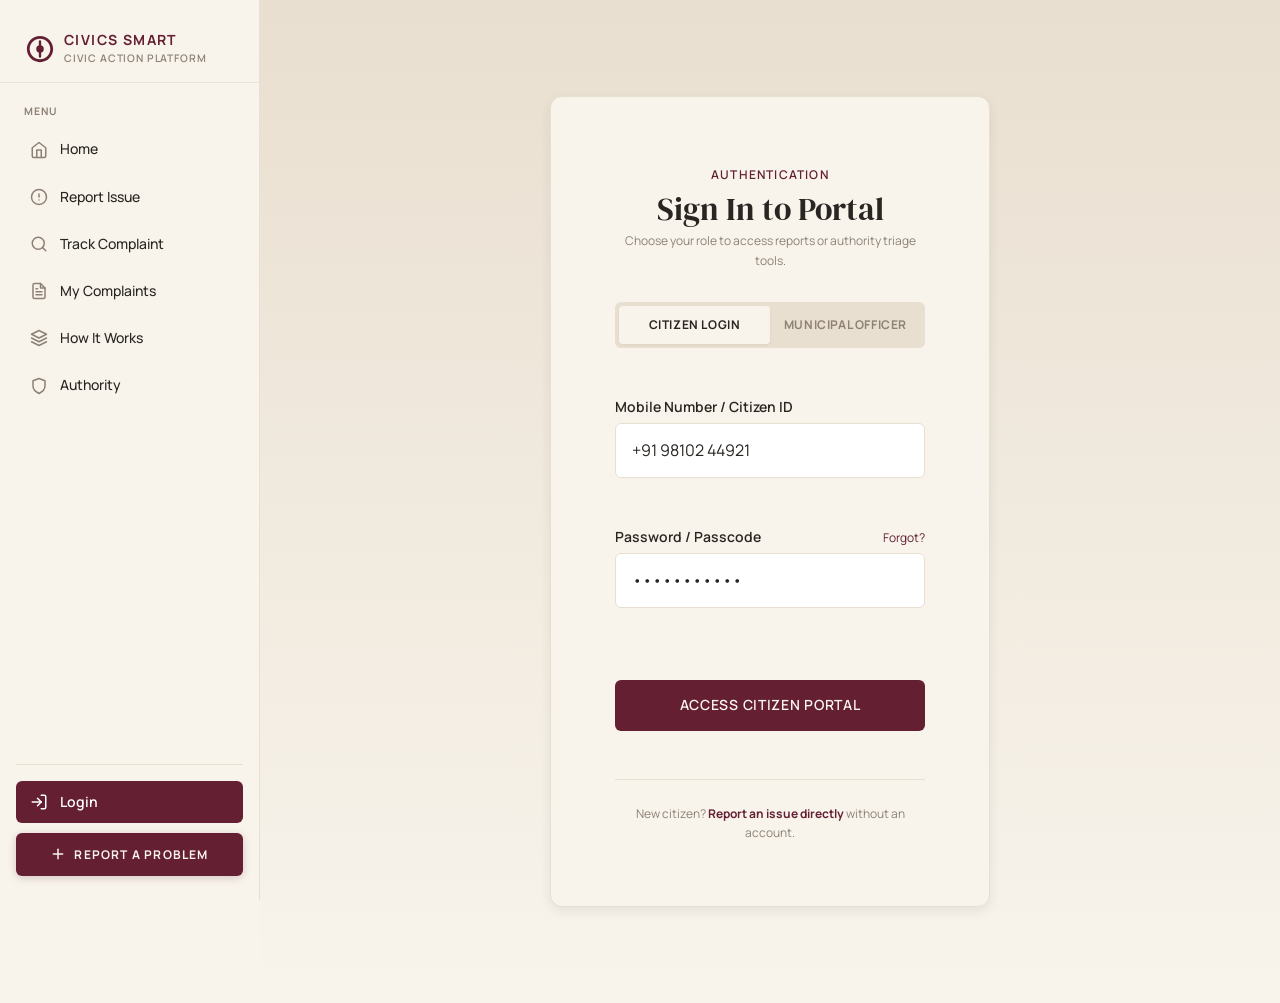
==== login.html @ 371c2338 "first commit" ====
<!DOCTYPE html>
<html lang="en">
<head>
    <meta charset="UTF-8">
    <meta name="viewport" content="width=device-width, initial-scale=1.0">
    <title>Portal Access — Civics Smart</title>
    <meta name="description" content="Sign in to your Civics Smart citizen account or municipal authority dashboard.">

    <!-- Fonts -->
    <link rel="preconnect" href="https://fonts.googleapis.com">
    <link rel="preconnect" href="https://fonts.gstatic.com" crossorigin>
    <link href="https://fonts.googleapis.com/css2?family=DM+Serif+Display:ital@0;1&family=Manrope:wght@400;500;600;700&display=swap" rel="stylesheet">

    <!-- Favicon -->
    <link rel="icon" type="image/svg+xml" href="data:image/svg+xml,%3Csvg xmlns='http://www.w3.org/2000/svg' viewBox='0 0 32 32'%3E%3Cpath d='M16 2C8.268 2 2 8.268 2 16s6.268 14 14 14 14-6.268 14-14S23.732 2 16 2zm0 3c6.075 0 11 4.925 11 11s-4.925 11-11 11S5 22.075 5 16 9.925 5 16 5z' fill='%23641F32'/%3E%3Ccircle cx='16' cy='16' r='4' fill='%23641F32'/%3E%3Cpath d='M16 8v4M16 20v4' stroke='%23641F32' stroke-width='2.5' stroke-linecap='round'/%3E%3C/svg%3E">

    <!-- Styles -->
    <link rel="stylesheet" href="css/tokens.css">
    <link rel="stylesheet" href="css/base.css">
    <link rel="stylesheet" href="css/layout.css">
    <link rel="stylesheet" href="css/components.css">
    <link rel="stylesheet" href="css/nav.css">
    <link rel="stylesheet" href="css/pages.css">
    <link rel="stylesheet" href="css/forms.css">

    <style>
        .login-layout {
            min-height: calc(100vh - 80px);
            display: flex;
            align-items: center;
            justify-content: center;
            padding: var(--space-4xl) var(--space-xl);
            background: linear-gradient(180deg, var(--beige) 0%, var(--ivory) 100%);
        }

        .login-card {
            background: var(--ivory);
            border: var(--border-thin);
            border-radius: var(--radius-xl);
            padding: var(--space-3xl);
            max-width: 440px;
            width: 100%;
            box-shadow: var(--shadow-md);
        }

        .role-switch {
            display: grid;
            grid-template-columns: 1fr 1fr;
            background: var(--beige);
            padding: 4px;
            border-radius: var(--radius-md);
            margin-bottom: var(--space-2xl);
        }

        .role-btn {
            padding: 0.6rem 0.5rem;
            font-size: var(--text-xs);
            font-weight: var(--weight-bold);
            letter-spacing: var(--tracking-wide);
            text-transform: uppercase;
            text-align: center;
            border-radius: var(--radius-sm);
            color: var(--taupe);
            background: transparent;
            cursor: pointer;
            transition: all var(--duration-fast);
        }

        .role-btn.active {
            background: var(--ivory);
            color: var(--charcoal);
            box-shadow: var(--shadow-sm);
        }
    </style>
</head>
<body>

    <!-- ═══════════════ MOBILE TOPBAR ═══════════════ -->
    <header class="mobile-topbar" aria-label="Mobile Navigation Bar">
        <button class="mobile-toggle" id="sidebarToggleBtn" aria-label="Open Navigation" aria-expanded="false">
            <span></span>
            <span></span>
            <span></span>
        </button>
        <a href="index.html" class="mobile-brand" aria-label="Civics Smart Home">
            <svg class="mobile-logo" viewBox="0 0 32 32" fill="none" xmlns="http://www.w3.org/2000/svg" aria-hidden="true">
                <path d="M16 2C8.268 2 2 8.268 2 16s6.268 14 14 14 14-6.268 14-14S23.732 2 16 2zm0 3c6.075 0 11 4.925 11 11s-4.925 11-11 11S5 22.075 5 16 9.925 5 16 5z" fill="#641F32"/>
                <circle cx="16" cy="16" r="4" fill="#641F32"/>
                <path d="M16 8v4M16 20v4" stroke="#641F32" stroke-width="2.5" stroke-linecap="round"/>
            </svg>
            <span class="mobile-brand-name">Civics Smart</span>
        </a>
        <a href="report.html" class="mobile-cta-btn" title="Report Issue" aria-label="Report Issue">
            <svg viewBox="0 0 24 24" fill="none" stroke="currentColor" stroke-width="2.2" stroke-linecap="round" stroke-linejoin="round" width="18" height="18">
                <line x1="12" y1="5" x2="12" y2="19"></line>
                <line x1="5" y1="12" x2="19" y2="12"></line>
            </svg>
        </a>
    </header>

    <!-- ═══════════════ SIDEBAR OVERLAY (MOBILE) ═══════════════ -->
    <div class="sidebar-overlay" id="sidebarOverlay" aria-hidden="true"></div>

    <!-- ═══════════════ LEFT SIDEBAR ═══════════════ -->
    <aside class="app-sidebar" id="appSidebar" role="navigation" aria-label="Main Navigation">
        <!-- Brand / Header -->
        <div class="sidebar__brand">
            <a href="index.html" class="sidebar__brand-link" aria-label="Civics Smart — Home">
                <div class="sidebar__logo-wrap">
                    <svg class="sidebar__logo" viewBox="0 0 32 32" fill="none" xmlns="http://www.w3.org/2000/svg" aria-hidden="true">
                        <path d="M16 2C8.268 2 2 8.268 2 16s6.268 14 14 14 14-6.268 14-14S23.732 2 16 2zm0 3c6.075 0 11 4.925 11 11s-4.925 11-11 11S5 22.075 5 16 9.925 5 16 5z" fill="#641F32"/>
                        <circle cx="16" cy="16" r="4" fill="#641F32"/>
                        <path d="M16 8v4M16 20v4" stroke="#641F32" stroke-width="2.5" stroke-linecap="round"/>
                    </svg>
                </div>
                <div class="sidebar__brand-text">
                    <span class="sidebar__wordmark">CIVICS SMART</span>
                    <span class="sidebar__tagline">CIVIC ACTION PLATFORM</span>
                </div>
            </a>
            <button class="sidebar__close-btn" id="sidebarCloseBtn" aria-label="Close navigation">
                <svg viewBox="0 0 24 24" width="18" height="18" fill="none" stroke="currentColor" stroke-width="2" stroke-linecap="round" stroke-linejoin="round">
                    <line x1="18" y1="6" x2="6" y2="18"></line>
                    <line x1="6" y1="6" x2="18" y2="18"></line>
                </svg>
            </button>
        </div>

        <!-- Navigation Menu -->
        <div class="sidebar__body">
            <div class="sidebar__section-title">Menu</div>
            <nav class="sidebar__nav" aria-label="Platform Links">
                <a href="index.html" class="sidebar__link">
                    <svg class="sidebar__icon" viewBox="0 0 24 24" fill="none" stroke="currentColor" stroke-width="2" stroke-linecap="round" stroke-linejoin="round">
                        <path d="M3 9l9-7 9 7v11a2 2 0 0 1-2 2H5a2 2 0 0 1-2-2z"></path>
                        <polyline points="9 22 9 12 15 12 15 22"></polyline>
                    </svg>
                    <span>Home</span>
                </a>

                <a href="report.html" class="sidebar__link">
                    <svg class="sidebar__icon" viewBox="0 0 24 24" fill="none" stroke="currentColor" stroke-width="2" stroke-linecap="round" stroke-linejoin="round">
                        <circle cx="12" cy="12" r="10"></circle>
                        <line x1="12" y1="8" x2="12" y2="12"></line>
                        <line x1="12" y1="16" x2="12.01" y2="16"></line>
                    </svg>
                    <span>Report Issue</span>
                </a>

                <a href="track.html" class="sidebar__link">
                    <svg class="sidebar__icon" viewBox="0 0 24 24" fill="none" stroke="currentColor" stroke-width="2" stroke-linecap="round" stroke-linejoin="round">
                        <circle cx="11" cy="11" r="8"></circle>
                        <line x1="21" y1="21" x2="16.65" y2="16.65"></line>
                    </svg>
                    <span>Track Complaint</span>
                </a>

                <a href="my-complaints.html" class="sidebar__link">
                    <svg class="sidebar__icon" viewBox="0 0 24 24" fill="none" stroke="currentColor" stroke-width="2" stroke-linecap="round" stroke-linejoin="round">
                        <path d="M14 2H6a2 2 0 0 0-2 2v16a2 2 0 0 0 2 2h12a2 2 0 0 0 2-2V8z"></path>
                        <polyline points="14 2 14 8 20 8"></polyline>
                        <line x1="16" y1="13" x2="8" y2="13"></line>
                        <line x1="16" y1="17" x2="8" y2="17"></line>
                        <polyline points="10 9 9 9 8 9"></polyline>
                    </svg>
                    <span>My Complaints</span>
                </a>

                <a href="index.html#how-it-works" class="sidebar__link">
                    <svg class="sidebar__icon" viewBox="0 0 24 24" fill="none" stroke="currentColor" stroke-width="2" stroke-linecap="round" stroke-linejoin="round">
                        <polygon points="12 2 2 7 12 12 22 7 12 2"></polygon>
                        <polyline points="2 17 12 22 22 17"></polyline>
                        <polyline points="2 12 12 17 22 12"></polyline>
                    </svg>
                    <span>How It Works</span>
                </a>

                <a href="admin.html" class="sidebar__link">
                    <svg class="sidebar__icon" viewBox="0 0 24 24" fill="none" stroke="currentColor" stroke-width="2" stroke-linecap="round" stroke-linejoin="round">
                        <path d="M12 22s8-4 8-10V5l-8-3-8 3v7c0 6 8 10 8 10z"></path>
                    </svg>
                    <span>Authority</span>
                </a>
            </nav>
        </div>

        <!-- Divider -->
        <div class="sidebar__divider"></div>

        <!-- Footer Actions -->
        <div class="sidebar__footer">
            <a href="login.html" class="sidebar__login-link active" aria-current="page">
                <svg class="sidebar__icon" viewBox="0 0 24 24" fill="none" stroke="currentColor" stroke-width="2" stroke-linecap="round" stroke-linejoin="round">
                    <path d="M15 3h4a2 2 0 0 1 2 2v14a2 2 0 0 1-2 2h-4"></path>
                    <polyline points="10 17 15 12 10 7"></polyline>
                    <line x1="15" y1="12" x2="3" y2="12"></line>
                </svg>
                <span>Login</span>
            </a>

            <a href="report.html" class="sidebar__cta-btn">
                <svg viewBox="0 0 24 24" fill="none" stroke="currentColor" stroke-width="2.2" stroke-linecap="round" stroke-linejoin="round" width="16" height="16">
                    <line x1="12" y1="5" x2="12" y2="19"></line>
                    <line x1="5" y1="12" x2="19" y2="12"></line>
                </svg>
                <span>REPORT A PROBLEM</span>
            </a>
        </div>
    </aside>

    <!-- ═══════════════ MAIN CONTENT WRAPPER ═══════════════ -->
    <div class="page-wrapper">
        <div class="login-layout">
            <div class="login-card">
                
                <div style="text-align: center; margin-bottom: var(--space-xl);">
                    <span class="section-label">Authentication</span>
                    <h1 style="font-family: var(--font-heading); font-size: var(--text-3xl); margin-top: 4px;">Sign In to Portal</h1>
                    <p style="font-size: var(--text-xs); color: var(--taupe); margin-top: 4px;">Choose your role to access reports or authority triage tools.</p>
                </div>

                <!-- Role Selector Switch -->
                <div class="role-switch">
                    <button type="button" class="role-btn active" id="btnCitizen">Citizen Login</button>
                    <button type="button" class="role-btn" id="btnOfficer">Municipal Officer</button>
                </div>

            <!-- Form -->
            <form id="loginForm">
                <div class="form-group">
                    <label class="form-label" id="usernameLabel">Mobile Number / Citizen ID</label>
                    <input type="text" id="userInput" class="form-input" placeholder="+91 98765 43210" value="+91 98102 44921" required>
                </div>

                <div class="form-group">
                    <div style="display: flex; justify-content: space-between; align-items: center; margin-bottom: var(--space-xs);">
                        <label class="form-label" style="margin-bottom: 0;">Password / Passcode</label>
                        <a href="#" style="font-size: 0.75rem; color: var(--burgundy);">Forgot?</a>
                    </div>
                    <input type="password" class="form-input" placeholder="&bull;&bull;&bull;&bull;&bull;&bull;&bull;&bull;" value="password123" required>
                </div>

                <button type="submit" id="submitLoginBtn" class="btn btn--primary" style="width: 100%; margin-top: var(--space-lg);">
                    Access Citizen Portal
                </button>
            </form>

            <div style="margin-top: var(--space-2xl); text-align: center; font-size: var(--text-xs); color: var(--taupe); border-top: var(--border-thin); padding-top: var(--space-lg);">
                <p>New citizen? <a href="report.html" style="color: var(--burgundy); font-weight: bold;">Report an issue directly</a> without an account.</p>
            </div>

    </div><!-- End .page-wrapper -->

    <script src="js/nav.js"></script>
    <script>
        const btnCitizen = document.getElementById('btnCitizen');
        const btnOfficer = document.getElementById('btnOfficer');
        const usernameLabel = document.getElementById('usernameLabel');
        const userInput = document.getElementById('userInput');
        const submitLoginBtn = document.getElementById('submitLoginBtn');
        const loginForm = document.getElementById('loginForm');

        let isOfficer = false;

        btnCitizen.addEventListener('click', () => {
            btnCitizen.classList.add('active');
            btnOfficer.classList.remove('active');
            usernameLabel.textContent = 'Mobile Number / Citizen ID';
            userInput.placeholder = '+91 98765 43210';
            userInput.value = '+91 98102 44921';
            submitLoginBtn.textContent = 'Access Citizen Portal';
            isOfficer = false;
        });

        btnOfficer.addEventListener('click', () => {
            btnOfficer.classList.add('active');
            btnCitizen.classList.remove('active');
            usernameLabel.textContent = 'Municipal Officer Government ID';
            userInput.placeholder = 'OFFICER-ENG-104';
            userInput.value = 'MC-CHANDIGARH-09';
            submitLoginBtn.textContent = 'Access Authority Dashboard';
            isOfficer = true;
        });

        loginForm.addEventListener('submit', (e) => {
            e.preventDefault();
            if (isOfficer) {
                window.location.href = 'admin.html';
            } else {
                window.location.href = 'my-complaints.html';
            }
        });
    </script>
</body>
</html>
---- css/tokens.css ----
:root {
    /* ─── Colors ─── */
    --ivory: #F8F4EC;
    --beige: #E9DFD0;
    --burgundy: #641F32;
    --dark-burgundy: #401522;
    --charcoal: #282522;
    --taupe: #8D8175;
    --gold: #B38A52;
    --white: #FFFFFF;
    --black: #1A1816;

    /* Functional */
    --bg-primary: var(--ivory);
    --bg-secondary: var(--beige);
    --text-primary: var(--charcoal);
    --text-secondary: var(--taupe);
    --accent: var(--burgundy);
    --accent-dark: var(--dark-burgundy);
    --accent-gold: var(--gold);

    /* Status */
    --status-resolved: #4A7C59;
    --status-pending: #B38A52;
    --status-critical: #9B2C2C;
    --status-progress: #2B6CB0;

    /* ─── Typography ─── */
    --font-heading: 'DM Serif Display', Georgia, serif;
    --font-body: 'Manrope', system-ui, sans-serif;

    --text-xs: 0.75rem;
    --text-sm: 0.875rem;
    --text-base: 1rem;
    --text-lg: 1.125rem;
    --text-xl: 1.25rem;
    --text-2xl: 1.5rem;
    --text-3xl: 2rem;
    --text-4xl: 2.5rem;
    --text-5xl: 3.25rem;
    --text-6xl: 4rem;
    --text-7xl: 5rem;

    --weight-regular: 400;
    --weight-medium: 500;
    --weight-semibold: 600;
    --weight-bold: 700;

    --leading-tight: 1.15;
    --leading-snug: 1.3;
    --leading-normal: 1.6;
    --leading-relaxed: 1.75;

    --tracking-tight: -0.02em;
    --tracking-normal: 0;
    --tracking-wide: 0.05em;
    --tracking-wider: 0.1em;

    /* ─── Spacing ─── */
    --space-xs: 0.25rem;
    --space-sm: 0.5rem;
    --space-md: 1rem;
    --space-lg: 1.5rem;
    --space-xl: 2rem;
    --space-2xl: 3rem;
    --space-3xl: 4rem;
    --space-4xl: 6rem;
    --space-5xl: 8rem;
    --space-6xl: 10rem;

    /* ─── Layout ─── */
    --container-max: 1200px;
    --container-narrow: 800px;
    --container-wide: 1400px;

    /* ─── Borders & Radii ─── */
    --radius-sm: 4px;
    --radius-md: 6px;
    --radius-lg: 8px;
    --radius-xl: 12px;
    --border-thin: 1px solid var(--beige);
    --border-dark: 1px solid rgba(40, 37, 34, 0.1);

    /* ─── Shadows ─── */
    --shadow-sm: 0 1px 3px rgba(40, 37, 34, 0.06);
    --shadow-md: 0 4px 12px rgba(40, 37, 34, 0.08);
    --shadow-lg: 0 8px 30px rgba(40, 37, 34, 0.1);

    /* ─── Transitions ─── */
    --ease-out: cubic-bezier(0.16, 1, 0.3, 1);
    --duration-fast: 150ms;
    --duration-normal: 300ms;
    --duration-slow: 500ms;
}
---- css/base.css ----
*,
*::before,
*::after {
    margin: 0;
    padding: 0;
    box-sizing: border-box;
}

html {
    scroll-behavior: smooth;
    -webkit-text-size-adjust: 100%;
}

body {
    font-family: var(--font-body);
    font-size: var(--text-base);
    font-weight: var(--weight-regular);
    line-height: var(--leading-normal);
    color: var(--text-primary);
    background-color: var(--bg-primary);
    -webkit-font-smoothing: antialiased;
    -moz-osx-font-smoothing: grayscale;
}

h1, h2, h3, h4, h5, h6 {
    font-family: var(--font-heading);
    font-weight: var(--weight-regular);
    line-height: var(--leading-tight);
    color: var(--text-primary);
}

h1 { font-size: var(--text-5xl); }
h2 { font-size: var(--text-4xl); }
h3 { font-size: var(--text-3xl); }
h4 { font-size: var(--text-2xl); }
h5 { font-size: var(--text-xl); }
h6 { font-size: var(--text-lg); }

p {
    max-width: 65ch;
}

a {
    color: inherit;
    text-decoration: none;
}

img, picture, video, svg {
    display: block;
    max-width: 100%;
}

img {
    height: auto;
}

button, input, select, textarea {
    font: inherit;
    color: inherit;
}

button {
    cursor: pointer;
    border: none;
    background: none;
}

ul, ol {
    list-style: none;
}

/* Focus */
:focus-visible {
    outline: 2px solid var(--burgundy);
    outline-offset: 3px;
    border-radius: var(--radius-sm);
}

/* Selection */
::selection {
    background-color: var(--burgundy);
    color: var(--ivory);
}

/* Scrollbar */
::-webkit-scrollbar {
    width: 8px;
}

::-webkit-scrollbar-track {
    background: var(--ivory);
}

::-webkit-scrollbar-thumb {
    background: var(--beige);
    border-radius: 4px;
}

::-webkit-scrollbar-thumb:hover {
    background: var(--taupe);
}

/* Utility: screen-reader only */
.sr-only {
    position: absolute;
    width: 1px;
    height: 1px;
    padding: 0;
    margin: -1px;
    overflow: hidden;
    clip: rect(0, 0, 0, 0);
    white-space: nowrap;
    border: 0;
}
---- css/layout.css ----
.container {
    width: 100%;
    max-width: var(--container-max);
    margin-inline: auto;
    padding-inline: var(--space-xl);
}

.container--narrow {
    max-width: var(--container-narrow);
}

.container--wide {
    max-width: var(--container-wide);
}

.section {
    padding-block: var(--space-5xl);
}

.section--compact {
    padding-block: var(--space-4xl);
}

.section--flush {
    padding-block: 0;
}

.section--bg-beige {
    background-color: var(--bg-secondary);
}

.section--bg-charcoal {
    background-color: var(--charcoal);
    color: var(--ivory);
}

.section--bg-dark {
    background-color: var(--dark-burgundy);
    color: var(--ivory);
}

@media (max-width: 768px) {
    .container {
        padding-inline: var(--space-lg);
    }

    .section {
        padding-block: var(--space-4xl);
    }

    .section--compact {
        padding-block: var(--space-3xl);
    }
}
---- css/components.css ----
/* ─── Buttons ─── */

.btn {
    display: inline-flex;
    align-items: center;
    justify-content: center;
    gap: var(--space-sm);
    font-family: var(--font-body);
    font-size: var(--text-sm);
    font-weight: var(--weight-semibold);
    letter-spacing: var(--tracking-wide);
    text-transform: uppercase;
    padding: 0.875rem 2rem;
    border-radius: var(--radius-md);
    transition: all var(--duration-normal) var(--ease-out);
    white-space: nowrap;
}

.btn--primary {
    background-color: var(--burgundy);
    color: var(--ivory);
}

.btn--primary:hover {
    background-color: var(--dark-burgundy);
}

.btn--secondary {
    background-color: transparent;
    color: var(--burgundy);
    border: 1.5px solid var(--burgundy);
}

.btn--secondary:hover {
    background-color: var(--burgundy);
    color: var(--ivory);
}

.btn--ghost {
    background-color: transparent;
    color: var(--charcoal);
    padding: 0.875rem 1.25rem;
}

.btn--ghost:hover {
    color: var(--burgundy);
}

.btn--light {
    background-color: rgba(248, 244, 236, 0.15);
    color: var(--ivory);
    border: 1.5px solid rgba(248, 244, 236, 0.4);
}

.btn--light:hover {
    background-color: rgba(248, 244, 236, 0.25);
}

.btn--sm {
    font-size: var(--text-xs);
    padding: 0.625rem 1.25rem;
}

.btn--lg {
    font-size: var(--text-base);
    padding: 1rem 2.5rem;
}


/* ─── Badges ─── */

.badge {
    display: inline-flex;
    align-items: center;
    font-size: var(--text-xs);
    font-weight: var(--weight-semibold);
    letter-spacing: var(--tracking-wide);
    text-transform: uppercase;
    padding: 0.3rem 0.75rem;
    border-radius: var(--radius-sm);
}

.badge--critical {
    background-color: rgba(155, 44, 44, 0.1);
    color: var(--status-critical);
}

.badge--high {
    background-color: rgba(179, 138, 82, 0.12);
    color: var(--gold);
}

.badge--normal {
    background-color: rgba(141, 129, 117, 0.12);
    color: var(--taupe);
}

.badge--resolved {
    background-color: rgba(74, 124, 89, 0.1);
    color: var(--status-resolved);
}

.badge--progress {
    background-color: rgba(43, 108, 176, 0.1);
    color: var(--status-progress);
}


/* ─── Section Labels ─── */

.section-label {
    font-family: var(--font-body);
    font-size: var(--text-xs);
    font-weight: var(--weight-semibold);
    letter-spacing: var(--tracking-wider);
    text-transform: uppercase;
    color: var(--burgundy);
    margin-bottom: var(--space-lg);
}

.section-label--light {
    color: var(--gold);
}


/* ─── Cards ─── */

.card {
    background-color: var(--ivory);
    border: var(--border-thin);
    border-radius: var(--radius-lg);
    padding: var(--space-xl);
    transition: box-shadow var(--duration-normal) var(--ease-out);
}

.card:hover {
    box-shadow: var(--shadow-md);
}

.card--flat {
    border: none;
    background-color: transparent;
    padding: 0;
}

.card--flat:hover {
    box-shadow: none;
}


/* ─── Divider ─── */

.divider {
    width: 100%;
    height: 1px;
    background-color: var(--beige);
    border: none;
    margin-block: var(--space-3xl);
}

.divider--short {
    width: 60px;
    height: 2px;
    background-color: var(--burgundy);
    margin-block: var(--space-xl);
}
---- css/nav.css ----
/* ═══════════════════════════════════════════════════════════════
   CIVICS SMART — LEFT SIDEBAR NAVIGATION & RESPONSIVE DRAWER
   ═══════════════════════════════════════════════════════════════ */

:root {
    --sidebar-width: 260px;
    --sidebar-collapsed-width: 72px;
    --mobile-topbar-height: 58px;
}

/* ─── Global Page Wrapper Layout ─── */
.page-wrapper {
    margin-left: var(--sidebar-width);
    width: calc(100% - var(--sidebar-width));
    min-height: 100vh;
    display: flex;
    flex-direction: column;
    position: relative;
    transition: margin-left 0.3s ease, width 0.3s ease;
}

.page-wrapper > main {
    flex: 1;
    width: 100%;
}

/* ─── Sidebar Container ─── */
.app-sidebar {
    position: fixed;
    top: 0;
    left: 0;
    bottom: 0;
    width: var(--sidebar-width);
    height: 100vh;
    background-color: var(--ivory);
    border-right: 1px solid var(--beige);
    display: flex;
    flex-direction: column;
    z-index: 1000;
    overflow: hidden;
    user-select: none;
    transition: width 0.3s ease;
}

/* ─── Sidebar Brand / Logo Header ─── */
.sidebar__brand {
    padding: var(--space-xl) var(--space-lg) var(--space-md);
    display: flex;
    align-items: center;
    justify-content: space-between;
    border-bottom: 1px solid rgba(233, 223, 208, 0.7);
    background-color: var(--ivory);
    flex-shrink: 0;
    gap: var(--space-sm);
}

.sidebar__brand-link {
    display: flex;
    align-items: center;
    gap: var(--space-sm);
    text-decoration: none;
    color: inherit;
    min-width: 0;
    flex: 1;
    overflow: hidden;
}

.sidebar__logo-wrap {
    width: 32px;
    height: 32px;
    display: flex;
    align-items: center;
    justify-content: center;
    flex-shrink: 0;
}

.sidebar__logo {
    width: 30px;
    height: 30px;
}

.sidebar__brand-text {
    display: flex;
    flex-direction: column;
    overflow: hidden;
    white-space: nowrap;
    opacity: 1;
    max-width: 180px;
    transition: opacity 0.2s ease, max-width 0.3s ease;
}

.sidebar__wordmark {
    font-family: var(--font-body);
    font-size: var(--text-sm);
    font-weight: var(--weight-bold);
    letter-spacing: var(--tracking-wider);
    text-transform: uppercase;
    color: var(--burgundy);
    line-height: 1.2;
}

.sidebar__tagline {
    font-family: var(--font-body);
    font-size: 0.65rem;
    font-weight: var(--weight-semibold);
    letter-spacing: 0.08em;
    text-transform: uppercase;
    color: var(--taupe);
    margin-top: 1px;
}

/* ─── Desktop Collapse Toggle Button ─── */
.sidebar__collapse-btn {
    display: flex;
    align-items: center;
    justify-content: center;
    width: 30px;
    height: 30px;
    border-radius: var(--radius-sm);
    color: var(--taupe);
    background: transparent;
    border: none;
    cursor: pointer;
    flex-shrink: 0;
    transition: color 0.2s ease, background 0.2s ease, transform 0.3s ease;
}

.sidebar__collapse-btn:hover {
    color: var(--burgundy);
    background-color: var(--beige);
}

/* ─── Mobile Close Button (hidden on desktop) ─── */
.sidebar__close-btn {
    display: none;
    align-items: center;
    justify-content: center;
    width: 32px;
    height: 32px;
    border-radius: var(--radius-sm);
    color: var(--taupe);
    background: transparent;
    border: none;
    cursor: pointer;
    flex-shrink: 0;
    transition: color 0.15s ease, background 0.15s ease;
}

.sidebar__close-btn:hover {
    color: var(--charcoal);
    background-color: var(--beige);
}

/* ─── Sidebar Navigation Body ─── */
.sidebar__body {
    flex: 1;
    overflow-y: auto;
    overflow-x: hidden;
    padding: var(--space-md) var(--space-md);
    display: flex;
    flex-direction: column;
    transition: padding 0.3s ease;
}

.sidebar__section-title {
    font-size: 0.65rem;
    font-weight: var(--weight-bold);
    letter-spacing: var(--tracking-wider);
    text-transform: uppercase;
    color: var(--taupe);
    padding: var(--space-xs) var(--space-sm) var(--space-xs);
    margin-bottom: var(--space-xs);
    white-space: nowrap;
    overflow: hidden;
    transition: opacity 0.2s ease, height 0.3s ease, padding 0.3s ease, margin 0.3s ease;
}

.sidebar__nav {
    display: flex;
    flex-direction: column;
    gap: 4px;
}

.sidebar__link {
    display: flex;
    align-items: center;
    gap: 0.75rem;
    padding: 0.65rem 0.875rem;
    border-radius: var(--radius-md);
    font-size: var(--text-sm);
    font-weight: var(--weight-medium);
    color: var(--charcoal);
    text-decoration: none;
    letter-spacing: var(--tracking-normal);
    position: relative;
    white-space: nowrap;
    overflow: hidden;
    transition: background-color 0.15s ease, color 0.15s ease, padding 0.3s ease, gap 0.3s ease, justify-content 0.3s ease;
}

.sidebar__icon {
    width: 18px;
    height: 18px;
    flex-shrink: 0;
    color: var(--taupe);
    transition: color 0.15s ease;
}

/* Text label inside links */
.sidebar__link > span,
.sidebar__login-link > span,
.sidebar__cta-btn > span {
    opacity: 1;
    max-width: 200px;
    overflow: hidden;
    transition: opacity 0.15s ease, max-width 0.3s ease;
    display: inline-block;
}

.sidebar__link:hover {
    background-color: var(--beige);
    color: var(--burgundy);
}

.sidebar__link:hover .sidebar__icon {
    color: var(--burgundy);
}

/* ─── Active Navigation State ─── */
.sidebar__link.active,
.sidebar__link[aria-current="page"] {
    background-color: var(--burgundy);
    color: #FFFFFF !important;
    font-weight: var(--weight-semibold);
    box-shadow: 0 2px 6px rgba(100, 31, 50, 0.25);
}

.sidebar__link.active .sidebar__icon,
.sidebar__link[aria-current="page"] .sidebar__icon {
    color: #FFFFFF !important;
    stroke: #FFFFFF !important;
}

.sidebar__link.active:hover {
    background-color: var(--dark-burgundy);
}

/* ─── Sidebar Divider ─── */
.sidebar__divider {
    height: 1px;
    background-color: var(--beige);
    margin: 0 var(--space-md);
    border: none;
    flex-shrink: 0;
}

/* ─── Sidebar Footer / Secondary Section ─── */
.sidebar__footer {
    padding: var(--space-md) var(--space-md) var(--space-lg);
    display: flex;
    flex-direction: column;
    gap: var(--space-sm);
    background-color: var(--ivory);
    flex-shrink: 0;
    overflow: hidden;
    transition: padding 0.3s ease;
}

.sidebar__login-link {
    display: flex;
    align-items: center;
    gap: 0.75rem;
    padding: 0.6rem 0.875rem;
    border-radius: var(--radius-md);
    font-size: var(--text-sm);
    font-weight: var(--weight-medium);
    color: var(--charcoal);
    text-decoration: none;
    white-space: nowrap;
    overflow: hidden;
    position: relative;
    transition: background-color 0.15s ease, color 0.15s ease, padding 0.3s ease, gap 0.3s ease;
}

.sidebar__login-link:hover {
    background-color: var(--beige);
    color: var(--burgundy);
}

.sidebar__login-link:hover .sidebar__icon {
    color: var(--burgundy);
}

.sidebar__login-link.active {
    background-color: var(--burgundy);
    color: #FFFFFF !important;
    font-weight: var(--weight-semibold);
}

.sidebar__login-link.active .sidebar__icon {
    color: #FFFFFF !important;
    stroke: #FFFFFF !important;
}

/* ─── Prominent Burgundy CTA Button ─── */
.sidebar__cta-btn {
    display: flex;
    align-items: center;
    justify-content: center;
    gap: 0.5rem;
    width: 100%;
    padding: 0.75rem 1rem;
    border-radius: var(--radius-md);
    background-color: var(--burgundy);
    color: var(--ivory);
    font-family: var(--font-body);
    font-size: var(--text-xs);
    font-weight: var(--weight-bold);
    letter-spacing: var(--tracking-wider);
    text-transform: uppercase;
    text-decoration: none;
    box-shadow: 0 2px 8px rgba(100, 31, 50, 0.22);
    margin-top: 2px;
    overflow: hidden;
    white-space: nowrap;
    position: relative;
    transition: background-color 0.15s ease, transform 0.1s ease, box-shadow 0.15s ease, padding 0.3s ease, gap 0.3s ease;
}

.sidebar__cta-btn:hover {
    background-color: var(--dark-burgundy);
    color: #FFFFFF;
    box-shadow: 0 4px 12px rgba(64, 21, 34, 0.3);
}

.sidebar__cta-btn:active {
    transform: translateY(1px);
}

/* ─── Tooltips (visible only when sidebar is collapsed on desktop) ─── */
.sidebar__link::after,
.sidebar__login-link::after,
.sidebar__cta-btn::after {
    content: attr(data-tooltip);
    position: absolute;
    left: calc(100% + 10px);
    top: 50%;
    transform: translateY(-50%);
    background-color: var(--charcoal);
    color: #fff;
    font-size: 0.72rem;
    font-weight: 600;
    padding: 5px 10px;
    border-radius: 6px;
    white-space: nowrap;
    pointer-events: none;
    opacity: 0;
    transition: opacity 0.15s ease;
    z-index: 1100;
}

/* ════════════════════════════════════════════
   COLLAPSED SIDEBAR STATE (DESKTOP ONLY)
   ════════════════════════════════════════════ */
@media (min-width: 992px) {

    /* Shrunken sidebar */
    .app-sidebar.collapsed {
        width: var(--sidebar-collapsed-width);
    }

    /* Page content shifts left to fill space */
    .app-sidebar.collapsed ~ .page-wrapper {
        margin-left: var(--sidebar-collapsed-width);
        width: calc(100% - var(--sidebar-collapsed-width));
    }

    /* Hide brand text */
    .app-sidebar.collapsed .sidebar__brand-text {
        opacity: 0;
        max-width: 0;
    }

    /* Rotate chevron arrow */
    .app-sidebar.collapsed .sidebar__collapse-btn {
        transform: rotate(180deg);
    }

    /* Hide section label */
    .app-sidebar.collapsed .sidebar__section-title {
        opacity: 0;
        height: 0;
        padding-top: 0;
        padding-bottom: 0;
        margin-bottom: 0;
    }

    /* Narrow body padding */
    .app-sidebar.collapsed .sidebar__body {
        padding: var(--space-md) var(--space-sm);
    }

    /* Center-align nav links, hide text */
    .app-sidebar.collapsed .sidebar__link,
    .app-sidebar.collapsed .sidebar__login-link {
        justify-content: center;
        padding: 0.65rem;
        gap: 0;
    }

    .app-sidebar.collapsed .sidebar__link > span,
    .app-sidebar.collapsed .sidebar__login-link > span {
        opacity: 0;
        max-width: 0;
    }

    /* Narrow footer */
    .app-sidebar.collapsed .sidebar__footer {
        padding: var(--space-md) var(--space-sm) var(--space-lg);
        align-items: center;
    }

    /* CTA icon-only */
    .app-sidebar.collapsed .sidebar__cta-btn {
        padding: 0.75rem;
        gap: 0;
    }

    .app-sidebar.collapsed .sidebar__cta-btn > span {
        opacity: 0;
        max-width: 0;
    }

    /* Show tooltips on hover only in collapsed mode */
    .app-sidebar.collapsed .sidebar__link:hover::after,
    .app-sidebar.collapsed .sidebar__login-link:hover::after,
    .app-sidebar.collapsed .sidebar__cta-btn:hover::after {
        opacity: 1;
    }
}

/* ─── Mobile Topbar (Hidden on Desktop) ─── */
.mobile-topbar {
    display: none;
    position: fixed;
    top: 0;
    left: 0;
    right: 0;
    height: var(--mobile-topbar-height);
    background-color: var(--ivory);
    border-bottom: 1px solid var(--beige);
    align-items: center;
    justify-content: space-between;
    padding: 0 var(--space-md);
    z-index: 990;
    box-shadow: var(--shadow-sm);
}

.mobile-toggle {
    display: flex;
    flex-direction: column;
    justify-content: center;
    align-items: center;
    gap: 5px;
    width: 38px;
    height: 38px;
    border-radius: var(--radius-sm);
    background: transparent;
    cursor: pointer;
    border: none;
    padding: 0;
}

.mobile-toggle span {
    display: block;
    width: 20px;
    height: 2px;
    background-color: var(--charcoal);
    border-radius: 2px;
    transition: all var(--duration-normal) var(--ease-out);
}

.mobile-toggle.active span:nth-child(1) {
    transform: rotate(45deg) translate(5px, 5px);
}

.mobile-toggle.active span:nth-child(2) {
    opacity: 0;
}

.mobile-toggle.active span:nth-child(3) {
    transform: rotate(-45deg) translate(5px, -5px);
}

.mobile-brand {
    display: flex;
    align-items: center;
    gap: var(--space-xs);
    text-decoration: none;
}

.mobile-logo {
    width: 24px;
    height: 24px;
}

.mobile-brand-name {
    font-size: var(--text-sm);
    font-weight: var(--weight-bold);
    letter-spacing: var(--tracking-wider);
    text-transform: uppercase;
    color: var(--burgundy);
}

.mobile-cta-btn {
    display: flex;
    align-items: center;
    justify-content: center;
    width: 36px;
    height: 36px;
    border-radius: var(--radius-md);
    background-color: var(--burgundy);
    color: var(--ivory);
    text-decoration: none;
}

.mobile-cta-btn:hover {
    background-color: var(--dark-burgundy);
}

/* ─── Overlay Backdrop for Mobile Drawer ─── */
.sidebar-overlay {
    position: fixed;
    inset: 0;
    background-color: rgba(40, 37, 34, 0.45);
    backdrop-filter: blur(2px);
    -webkit-backdrop-filter: blur(2px);
    z-index: 995;
    opacity: 0;
    pointer-events: none;
    transition: opacity var(--duration-normal) var(--ease-out);
}

.sidebar-overlay.active {
    opacity: 1;
    pointer-events: auto;
}

/* ─── Responsive Adjustments (< 992px) ─── */
@media (max-width: 991px) {
    .mobile-topbar {
        display: flex;
    }

    .sidebar__close-btn {
        display: flex;
    }

    /* Hide desktop collapse button on mobile */
    .sidebar__collapse-btn {
        display: none;
    }

    .app-sidebar {
        width: 280px;
        max-width: 85vw;
        transform: translateX(-100%);
        transition: transform var(--duration-normal) var(--ease-out);
        box-shadow: none;
    }

    .app-sidebar.open {
        transform: translateX(0);
        box-shadow: var(--shadow-lg);
    }

    .page-wrapper {
        margin-left: 0 !important;
        width: 100% !important;
        padding-top: var(--mobile-topbar-height);
    }
}
---- css/pages.css ----
/* ═══════════════════════════════════════
   INNER PAGES COMMON STYLES
   ═══════════════════════════════════════ */

/* Page Header */
.page-header {
    background: linear-gradient(180deg, var(--beige) 0%, var(--ivory) 100%);
    padding-top: var(--space-3xl);
    padding-bottom: var(--space-2xl);
    border-bottom: var(--border-thin);
    position: relative;
}

.page-header--compact {
    padding-top: var(--space-2xl);
    padding-bottom: var(--space-xl);
}

.page-header__inner {
    max-width: var(--container-max);
    margin-inline: auto;
    padding-inline: var(--space-xl);
}

.page-header__breadcrumb {
    display: flex;
    align-items: center;
    gap: var(--space-sm);
    font-size: var(--text-xs);
    font-weight: var(--weight-semibold);
    letter-spacing: var(--tracking-wider);
    text-transform: uppercase;
    color: var(--taupe);
    margin-bottom: var(--space-md);
}

.page-header__breadcrumb a {
    color: var(--taupe);
    transition: color var(--duration-fast);
}

.page-header__breadcrumb a:hover {
    color: var(--burgundy);
}

.page-header__breadcrumb span[aria-hidden="true"] {
    color: var(--gold);
}

.page-header__title {
    font-family: var(--font-heading);
    font-size: var(--text-4xl);
    color: var(--charcoal);
    line-height: var(--leading-tight);
    margin-bottom: var(--space-sm);
}

.page-header__desc {
    font-size: var(--text-lg);
    color: var(--taupe);
    max-width: 60ch;
    line-height: var(--leading-normal);
}

/* Page Body */
.page-body {
    padding-block: var(--space-4xl);
}

.page-body--compact {
    padding-block: var(--space-2xl);
}

/* Toast Notifications */
.toast {
    position: fixed;
    bottom: var(--space-2xl);
    right: var(--space-2xl);
    background-color: var(--charcoal);
    color: var(--ivory);
    padding: var(--space-md) var(--space-xl);
    border-radius: var(--radius-md);
    box-shadow: var(--shadow-lg);
    display: flex;
    align-items: center;
    gap: var(--space-md);
    z-index: 1000;
    transform: translateY(100px);
    opacity: 0;
    transition: transform var(--duration-normal) var(--ease-out), opacity var(--duration-normal) var(--ease-out);
}

.toast.show {
    transform: translateY(0);
    opacity: 1;
}

.toast--success {
    border-left: 4px solid var(--status-resolved);
}

.toast--info {
    border-left: 4px solid var(--gold);
}

@media (max-width: 768px) {
    .page-header {
        padding-top: var(--space-2xl);
        padding-bottom: var(--space-xl);
    }

    .page-header__title {
        font-size: var(--text-3xl);
    }

    .page-header__desc {
        font-size: var(--text-base);
    }

    .page-body {
        padding-block: var(--space-2xl);
    }
}
---- css/forms.css ----
/* ═══════════════════════════════════════
   FORM COMPONENTS & CONTROLS
   ═══════════════════════════════════════ */

.form-card {
    background-color: var(--ivory);
    border: var(--border-thin);
    border-radius: var(--radius-xl);
    padding: var(--space-3xl);
    box-shadow: var(--shadow-sm);
}

.form-group {
    margin-bottom: var(--space-2xl);
}

.form-group:last-child {
    margin-bottom: 0;
}

.form-label {
    display: block;
    font-size: var(--text-sm);
    font-weight: var(--weight-semibold);
    color: var(--charcoal);
    margin-bottom: var(--space-xs);
}

.form-label .required {
    color: var(--burgundy);
    margin-left: 2px;
}

.form-hint {
    display: block;
    font-size: var(--text-xs);
    color: var(--taupe);
    margin-top: var(--space-xs);
}

.form-input,
.form-select,
.form-textarea {
    width: 100%;
    padding: 0.875rem 1rem;
    font-size: var(--text-base);
    font-family: var(--font-body);
    color: var(--charcoal);
    background-color: var(--white);
    border: 1px solid var(--beige);
    border-radius: var(--radius-md);
    transition: all var(--duration-fast);
}

.form-input:hover,
.form-select:hover,
.form-textarea:hover {
    border-color: var(--taupe);
}

.form-input:focus,
.form-select:focus,
.form-textarea:focus {
    outline: none;
    border-color: var(--burgundy);
    box-shadow: 0 0 0 3px rgba(100, 31, 50, 0.12);
}

.form-input::placeholder,
.form-textarea::placeholder {
    color: rgba(141, 129, 117, 0.6);
}

.form-textarea {
    min-height: 120px;
    resize: vertical;
    line-height: var(--leading-normal);
}

.form-select {
    cursor: pointer;
    appearance: none;
    -webkit-appearance: none;
    background-image: url("data:image/svg+xml,%3Csvg xmlns='http://www.w3.org/2000/svg' width='16' height='16' viewBox='0 0 24 24' fill='none' stroke='%238D8175' stroke-width='2' stroke-linecap='round' stroke-linejoin='round'%3E%3Cpolyline points='6 9 12 15 18 9'%3E%3C/polyline%3E%3C/svg%3E");
    background-repeat: no-repeat;
    background-position: right 1rem center;
    padding-right: 2.5rem;
}

/* Grid Layouts for forms */
.form-grid-2 {
    display: grid;
    grid-template-columns: 1fr 1fr;
    gap: var(--space-xl);
}

/* Severity Pill Selector */
.severity-picker {
    display: grid;
    grid-template-columns: repeat(4, 1fr);
    gap: var(--space-md);
    margin-top: var(--space-xs);
}

.severity-option {
    position: relative;
    cursor: pointer;
}

.severity-option input[type="radio"] {
    position: absolute;
    opacity: 0;
    pointer-events: none;
}

.severity-pill {
    display: flex;
    flex-direction: column;
    align-items: center;
    justify-content: center;
    padding: var(--space-md) var(--space-sm);
    border: 1px solid var(--beige);
    border-radius: var(--radius-md);
    background-color: var(--white);
    text-align: center;
    transition: all var(--duration-fast);
}

.severity-pill__title {
    font-size: var(--text-sm);
    font-weight: var(--weight-semibold);
    color: var(--charcoal);
}

.severity-pill__desc {
    font-size: 0.7rem;
    color: var(--taupe);
    margin-top: 2px;
}

.severity-option:hover .severity-pill {
    border-color: var(--taupe);
    background-color: rgba(233, 223, 208, 0.2);
}

.severity-option input[type="radio"]:checked + .severity-pill {
    border-color: var(--burgundy);
    background-color: rgba(100, 31, 50, 0.05);
    box-shadow: 0 0 0 2px var(--burgundy);
}

.severity-option--critical input[type="radio"]:checked + .severity-pill {
    border-color: var(--status-critical);
    background-color: rgba(155, 44, 44, 0.06);
    box-shadow: 0 0 0 2px var(--status-critical);
}

.severity-option--critical input[type="radio"]:checked + .severity-pill .severity-pill__title {
    color: var(--status-critical);
}

/* File / Photo Upload Dropzone */
.file-dropzone {
    position: relative;
    border: 2px dashed var(--beige);
    border-radius: var(--radius-lg);
    background-color: rgba(233, 223, 208, 0.15);
    padding: var(--space-3xl) var(--space-xl);
    text-align: center;
    cursor: pointer;
    transition: all var(--duration-fast);
}

.file-dropzone:hover,
.file-dropzone.dragover {
    border-color: var(--burgundy);
    background-color: rgba(100, 31, 50, 0.03);
}

.file-dropzone input[type="file"] {
    position: absolute;
    inset: 0;
    opacity: 0;
    cursor: pointer;
    width: 100%;
    height: 100%;
}

.file-dropzone__icon {
    margin-inline: auto;
    margin-bottom: var(--space-md);
    width: 44px;
    height: 44px;
    color: var(--taupe);
    stroke-width: 1.5;
}

.file-dropzone__text {
    font-size: var(--text-sm);
    color: var(--charcoal);
    font-weight: var(--weight-medium);
}

.file-dropzone__text span {
    color: var(--burgundy);
    text-decoration: underline;
}

.file-dropzone__preview {
    display: none;
    margin-top: var(--space-lg);
    align-items: center;
    gap: var(--space-md);
    background: var(--white);
    padding: var(--space-md);
    border-radius: var(--radius-md);
    border: var(--border-thin);
    text-align: left;
}

.file-dropzone__preview img {
    width: 56px;
    height: 56px;
    object-fit: cover;
    border-radius: var(--radius-sm);
}

.file-dropzone__preview-name {
    font-size: var(--text-xs);
    font-weight: var(--weight-semibold);
    color: var(--charcoal);
    word-break: break-all;
}

.file-dropzone__remove {
    margin-left: auto;
    color: var(--status-critical);
    font-size: var(--text-xs);
    font-weight: var(--weight-semibold);
    padding: var(--space-xs) var(--space-sm);
}

/* Location input with detector helper */
.input-with-action {
    position: relative;
    display: flex;
}

.input-with-action .form-input {
    padding-right: 7rem;
}

.input-action-btn {
    position: absolute;
    right: 6px;
    top: 6px;
    bottom: 6px;
    background: var(--beige);
    color: var(--charcoal);
    font-size: var(--text-xs);
    font-weight: var(--weight-semibold);
    padding: 0 var(--space-md);
    border-radius: var(--radius-sm);
    display: flex;
    align-items: center;
    gap: 4px;
    transition: background-color var(--duration-fast);
}

.input-action-btn:hover {
    background: #d8cbba;
}

/* Responsive */
@media (max-width: 768px) {
    .form-card {
        padding: var(--space-xl);
    }

    .form-grid-2 {
        grid-template-columns: 1fr;
        gap: var(--space-md);
    }

    .severity-picker {
        grid-template-columns: 1fr 1fr;
    }
}
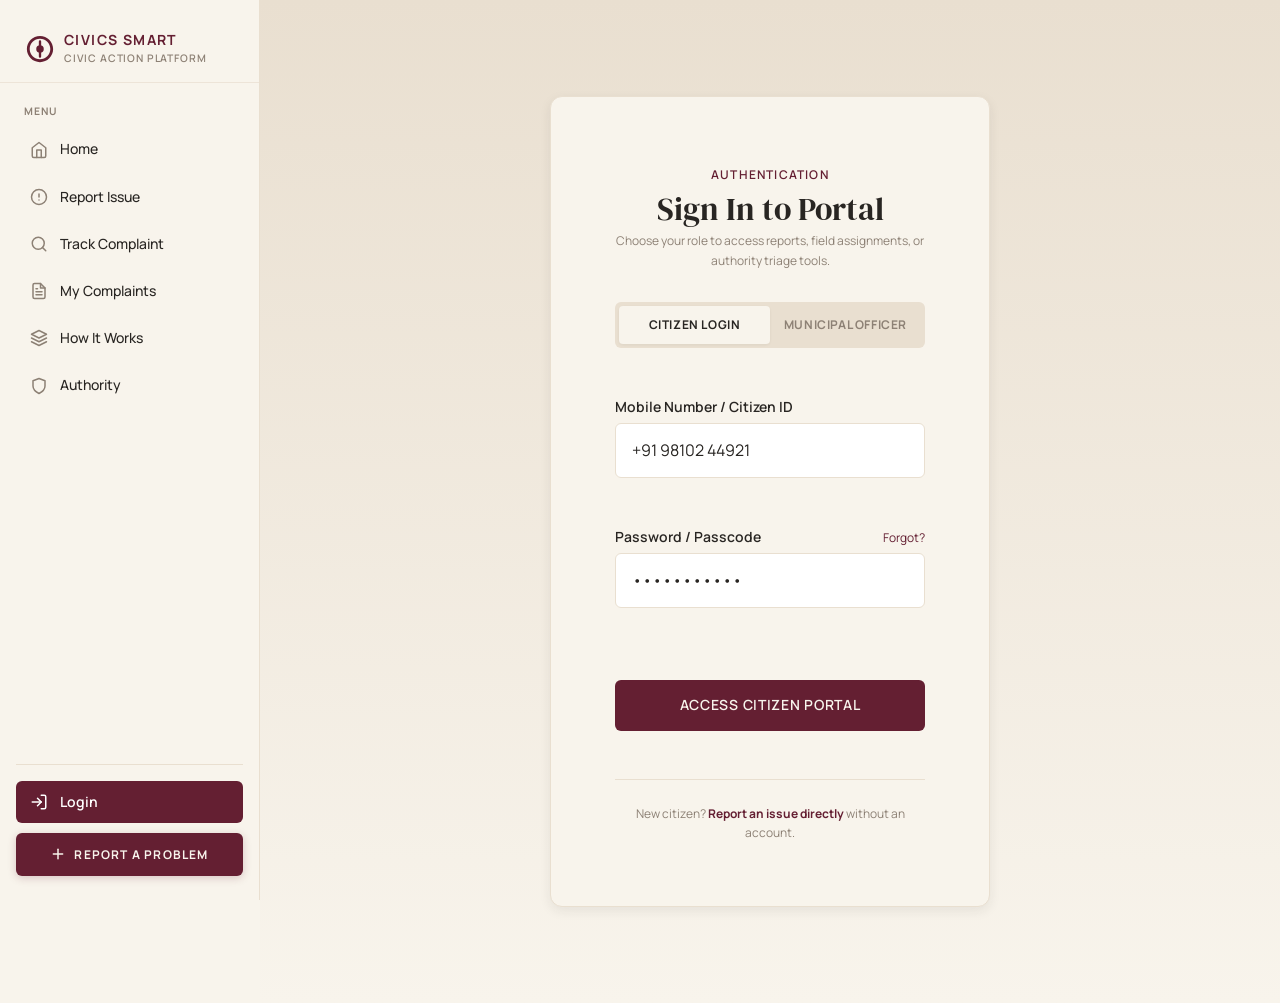
==== commit a4bf90d9: "Integrate civic workflow portals" ====
--- a/login.html
+++ b/login.html
@@ -216,7 +216,7 @@
                 <div style="text-align: center; margin-bottom: var(--space-xl);">
                     <span class="section-label">Authentication</span>
                     <h1 style="font-family: var(--font-heading); font-size: var(--text-3xl); margin-top: 4px;">Sign In to Portal</h1>
-                    <p style="font-size: var(--text-xs); color: var(--taupe); margin-top: 4px;">Choose your role to access reports or authority triage tools.</p>
+            <p style="font-size: var(--text-xs); color: var(--taupe); margin-top: 4px;">Choose your role to access reports, field assignments, or authority triage tools.</p>
                 </div>
 
                 <!-- Role Selector Switch -->
@@ -285,7 +285,7 @@
         loginForm.addEventListener('submit', (e) => {
             e.preventDefault();
             if (isOfficer) {
-                window.location.href = 'admin.html';
+                window.location.href = 'officer.html';
             } else {
                 window.location.href = 'my-complaints.html';
             }
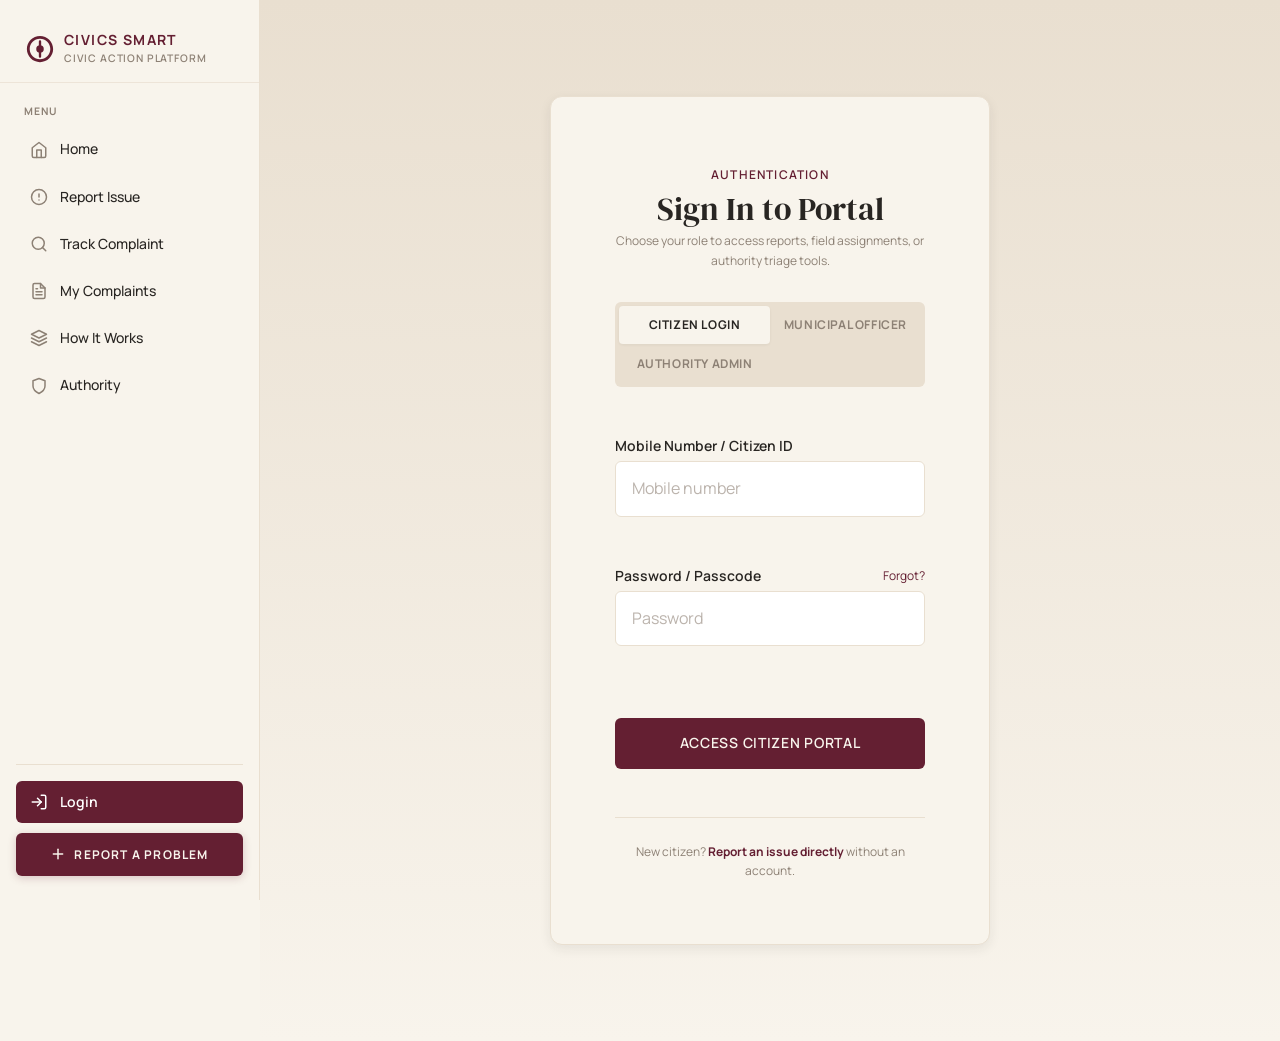
==== commit bab9ae56: "Implement secure three-role civic workflow" ====
--- a/login.html
+++ b/login.html
@@ -223,13 +223,14 @@
                 <div class="role-switch">
                     <button type="button" class="role-btn active" id="btnCitizen">Citizen Login</button>
                     <button type="button" class="role-btn" id="btnOfficer">Municipal Officer</button>
+                    <button type="button" class="role-btn" id="btnAdmin">Authority Admin</button>
                 </div>
 
             <!-- Form -->
             <form id="loginForm">
                 <div class="form-group">
                     <label class="form-label" id="usernameLabel">Mobile Number / Citizen ID</label>
-                    <input type="text" id="userInput" class="form-input" placeholder="+91 98765 43210" value="+91 98102 44921" required>
+                    <input type="text" id="userInput" class="form-input" placeholder="Mobile number" required>
                 </div>
 
                 <div class="form-group">
@@ -237,8 +238,10 @@
                         <label class="form-label" style="margin-bottom: 0;">Password / Passcode</label>
                         <a href="#" style="font-size: 0.75rem; color: var(--burgundy);">Forgot?</a>
                     </div>
-                    <input type="password" class="form-input" placeholder="&bull;&bull;&bull;&bull;&bull;&bull;&bull;&bull;" value="password123" required>
-                </div>
+                    <input type="password" id="passwordInput" class="form-input" placeholder="Password" required autocomplete="current-password">
+                </div>
+
+                <p id="loginError" role="alert" style="display: none; color: var(--status-critical); font-size: var(--text-sm);"></p>
 
                 <button type="submit" id="submitLoginBtn" class="btn btn--primary" style="width: 100%; margin-top: var(--space-lg);">
                     Access Citizen Portal
@@ -252,42 +255,54 @@
     </div><!-- End .page-wrapper -->
 
     <script src="js/nav.js"></script>
+    <script src="js/civic-api.js"></script>
     <script>
         const btnCitizen = document.getElementById('btnCitizen');
         const btnOfficer = document.getElementById('btnOfficer');
+        const btnAdmin = document.getElementById('btnAdmin');
         const usernameLabel = document.getElementById('usernameLabel');
         const userInput = document.getElementById('userInput');
+        const passwordInput = document.getElementById('passwordInput');
         const submitLoginBtn = document.getElementById('submitLoginBtn');
         const loginForm = document.getElementById('loginForm');
-
-        let isOfficer = false;
-
-        btnCitizen.addEventListener('click', () => {
-            btnCitizen.classList.add('active');
-            btnOfficer.classList.remove('active');
-            usernameLabel.textContent = 'Mobile Number / Citizen ID';
-            userInput.placeholder = '+91 98765 43210';
-            userInput.value = '+91 98102 44921';
-            submitLoginBtn.textContent = 'Access Citizen Portal';
-            isOfficer = false;
-        });
-
-        btnOfficer.addEventListener('click', () => {
-            btnOfficer.classList.add('active');
-            btnCitizen.classList.remove('active');
-            usernameLabel.textContent = 'Municipal Officer Government ID';
-            userInput.placeholder = 'OFFICER-ENG-104';
-            userInput.value = 'MC-CHANDIGARH-09';
-            submitLoginBtn.textContent = 'Access Authority Dashboard';
-            isOfficer = true;
-        });
-
-        loginForm.addEventListener('submit', (e) => {
+        const loginError = document.getElementById('loginError');
+
+        let role = 'CITIZEN';
+
+        function chooseRole(nextRole) {
+            role = nextRole;
+            [btnCitizen, btnOfficer, btnAdmin].forEach(button => button.classList.toggle('active', button.dataset.role === role));
+            const copy = {
+                CITIZEN: ['Mobile Number', 'Mobile number', 'Access Citizen Portal'],
+                OFFICER: ['Officer ID', 'For example, OFF-RD-104', 'Access Officer Portal'],
+                ADMIN: ['Admin Username', 'Admin username', 'Access Authority Dashboard']
+            }[role];
+            usernameLabel.textContent = copy[0];
+            userInput.placeholder = copy[1];
+            userInput.value = '';
+            submitLoginBtn.textContent = copy[2];
+            loginError.style.display = 'none';
+        }
+
+        btnCitizen.dataset.role = 'CITIZEN';
+        btnOfficer.dataset.role = 'OFFICER';
+        btnAdmin.dataset.role = 'ADMIN';
+        btnCitizen.addEventListener('click', () => chooseRole('CITIZEN'));
+        btnOfficer.addEventListener('click', () => chooseRole('OFFICER'));
+        btnAdmin.addEventListener('click', () => chooseRole('ADMIN'));
+
+        loginForm.addEventListener('submit', async (e) => {
             e.preventDefault();
-            if (isOfficer) {
-                window.location.href = 'officer.html';
-            } else {
-                window.location.href = 'my-complaints.html';
+            submitLoginBtn.disabled = true;
+            loginError.style.display = 'none';
+            try {
+                await CivicAPI.login(userInput.value.trim(), passwordInput.value, role);
+                window.location.assign(role === 'ADMIN' ? 'admin.html' : role === 'OFFICER' ? 'officer.html' : 'my-complaints.html');
+            } catch (error) {
+                loginError.textContent = error.message;
+                loginError.style.display = 'block';
+            } finally {
+                submitLoginBtn.disabled = false;
             }
         });
     </script>
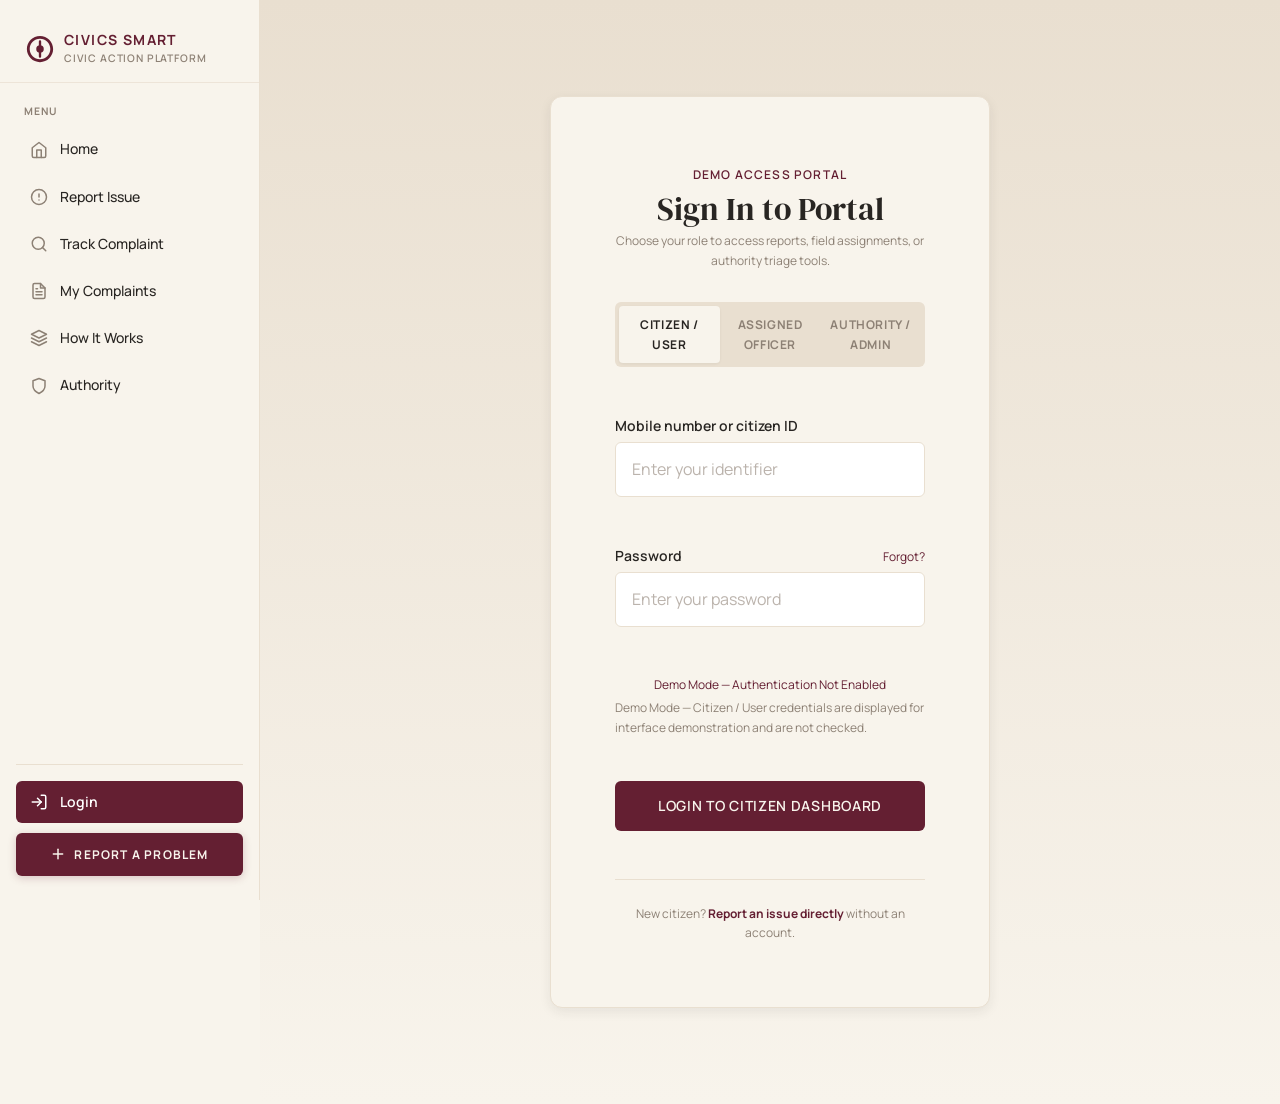
==== commit ac8cbf3e: "Add role-based demo login and Dehradun location validation" ====
--- a/login.html
+++ b/login.html
@@ -45,7 +45,7 @@
 
         .role-switch {
             display: grid;
-            grid-template-columns: 1fr 1fr;
+            grid-template-columns: repeat(3, minmax(0, 1fr));
             background: var(--beige);
             padding: 4px;
             border-radius: var(--radius-md);
@@ -65,6 +65,9 @@
             cursor: pointer;
             transition: all var(--duration-fast);
         }
+        .role-btn.active { background: var(--burgundy); color: var(--ivory); }
+        .login-error { min-height: 1.25rem; color: var(--status-critical); font-size: var(--text-xs); }
+        @media (max-width: 420px) { .role-switch { grid-template-columns: 1fr; } }
 
         .role-btn.active {
             background: var(--ivory);
@@ -214,34 +217,36 @@
             <div class="login-card">
                 
                 <div style="text-align: center; margin-bottom: var(--space-xl);">
-                    <span class="section-label">Authentication</span>
+                    <span class="section-label">Demo Access Portal</span>
                     <h1 style="font-family: var(--font-heading); font-size: var(--text-3xl); margin-top: 4px;">Sign In to Portal</h1>
             <p style="font-size: var(--text-xs); color: var(--taupe); margin-top: 4px;">Choose your role to access reports, field assignments, or authority triage tools.</p>
                 </div>
 
                 <!-- Role Selector Switch -->
-                <div class="role-switch">
-                    <button type="button" class="role-btn active" id="btnCitizen">Citizen Login</button>
-                    <button type="button" class="role-btn" id="btnOfficer">Municipal Officer</button>
-                    <button type="button" class="role-btn" id="btnAdmin">Authority Admin</button>
+                <div class="role-switch" role="group" aria-label="Choose portal role">
+                    <button type="button" class="role-btn active" data-role="CITIZEN" aria-pressed="true">Citizen / User</button>
+                    <button type="button" class="role-btn" data-role="OFFICER" aria-pressed="false">Assigned Officer</button>
+                    <button type="button" class="role-btn" data-role="ADMIN" aria-pressed="false">Authority / Admin</button>
                 </div>
 
             <!-- Form -->
             <form id="loginForm">
                 <div class="form-group">
-                    <label class="form-label" id="usernameLabel">Mobile Number / Citizen ID</label>
-                    <input type="text" id="userInput" class="form-input" placeholder="Mobile number" required>
+                    <label class="form-label" id="usernameLabel" for="userInput">Mobile number or citizen ID</label>
+                    <input type="text" id="userInput" class="form-input" placeholder="Enter your identifier" autocomplete="username">
                 </div>
 
                 <div class="form-group">
                     <div style="display: flex; justify-content: space-between; align-items: center; margin-bottom: var(--space-xs);">
-                        <label class="form-label" style="margin-bottom: 0;">Password / Passcode</label>
+                        <label class="form-label" id="passwordLabel" for="passwordInput" style="margin-bottom: 0;">Password</label>
                         <a href="#" style="font-size: 0.75rem; color: var(--burgundy);">Forgot?</a>
                     </div>
-                    <input type="password" id="passwordInput" class="form-input" placeholder="Password" required autocomplete="current-password">
-                </div>
-
-                <p id="loginError" role="alert" style="display: none; color: var(--status-critical); font-size: var(--text-sm);"></p>
+                    <input type="password" id="passwordInput" class="form-input" placeholder="Enter your password" autocomplete="current-password">
+                </div>
+
+                <p class="form-hint" style="text-align: center; color: var(--burgundy);">Demo Mode — Authentication Not Enabled</p>
+                <p id="roleHelp" class="form-hint" aria-live="polite"></p>
+                <p id="loginError" class="login-error" role="alert" aria-live="assertive"></p>
 
                 <button type="submit" id="submitLoginBtn" class="btn btn--primary" style="width: 100%; margin-top: var(--space-lg);">
                     Access Citizen Portal
@@ -255,56 +260,6 @@
     </div><!-- End .page-wrapper -->
 
     <script src="js/nav.js"></script>
-    <script src="js/civic-api.js"></script>
-    <script>
-        const btnCitizen = document.getElementById('btnCitizen');
-        const btnOfficer = document.getElementById('btnOfficer');
-        const btnAdmin = document.getElementById('btnAdmin');
-        const usernameLabel = document.getElementById('usernameLabel');
-        const userInput = document.getElementById('userInput');
-        const passwordInput = document.getElementById('passwordInput');
-        const submitLoginBtn = document.getElementById('submitLoginBtn');
-        const loginForm = document.getElementById('loginForm');
-        const loginError = document.getElementById('loginError');
-
-        let role = 'CITIZEN';
-
-        function chooseRole(nextRole) {
-            role = nextRole;
-            [btnCitizen, btnOfficer, btnAdmin].forEach(button => button.classList.toggle('active', button.dataset.role === role));
-            const copy = {
-                CITIZEN: ['Mobile Number', 'Mobile number', 'Access Citizen Portal'],
-                OFFICER: ['Officer ID', 'For example, OFF-RD-104', 'Access Officer Portal'],
-                ADMIN: ['Admin Username', 'Admin username', 'Access Authority Dashboard']
-            }[role];
-            usernameLabel.textContent = copy[0];
-            userInput.placeholder = copy[1];
-            userInput.value = '';
-            submitLoginBtn.textContent = copy[2];
-            loginError.style.display = 'none';
-        }
-
-        btnCitizen.dataset.role = 'CITIZEN';
-        btnOfficer.dataset.role = 'OFFICER';
-        btnAdmin.dataset.role = 'ADMIN';
-        btnCitizen.addEventListener('click', () => chooseRole('CITIZEN'));
-        btnOfficer.addEventListener('click', () => chooseRole('OFFICER'));
-        btnAdmin.addEventListener('click', () => chooseRole('ADMIN'));
-
-        loginForm.addEventListener('submit', async (e) => {
-            e.preventDefault();
-            submitLoginBtn.disabled = true;
-            loginError.style.display = 'none';
-            try {
-                await CivicAPI.login(userInput.value.trim(), passwordInput.value, role);
-                window.location.assign(role === 'ADMIN' ? 'admin.html' : role === 'OFFICER' ? 'officer.html' : 'my-complaints.html');
-            } catch (error) {
-                loginError.textContent = error.message;
-                loginError.style.display = 'block';
-            } finally {
-                submitLoginBtn.disabled = false;
-            }
-        });
-    </script>
+    <script src="js/auth.js"></script>
 </body>
 </html>
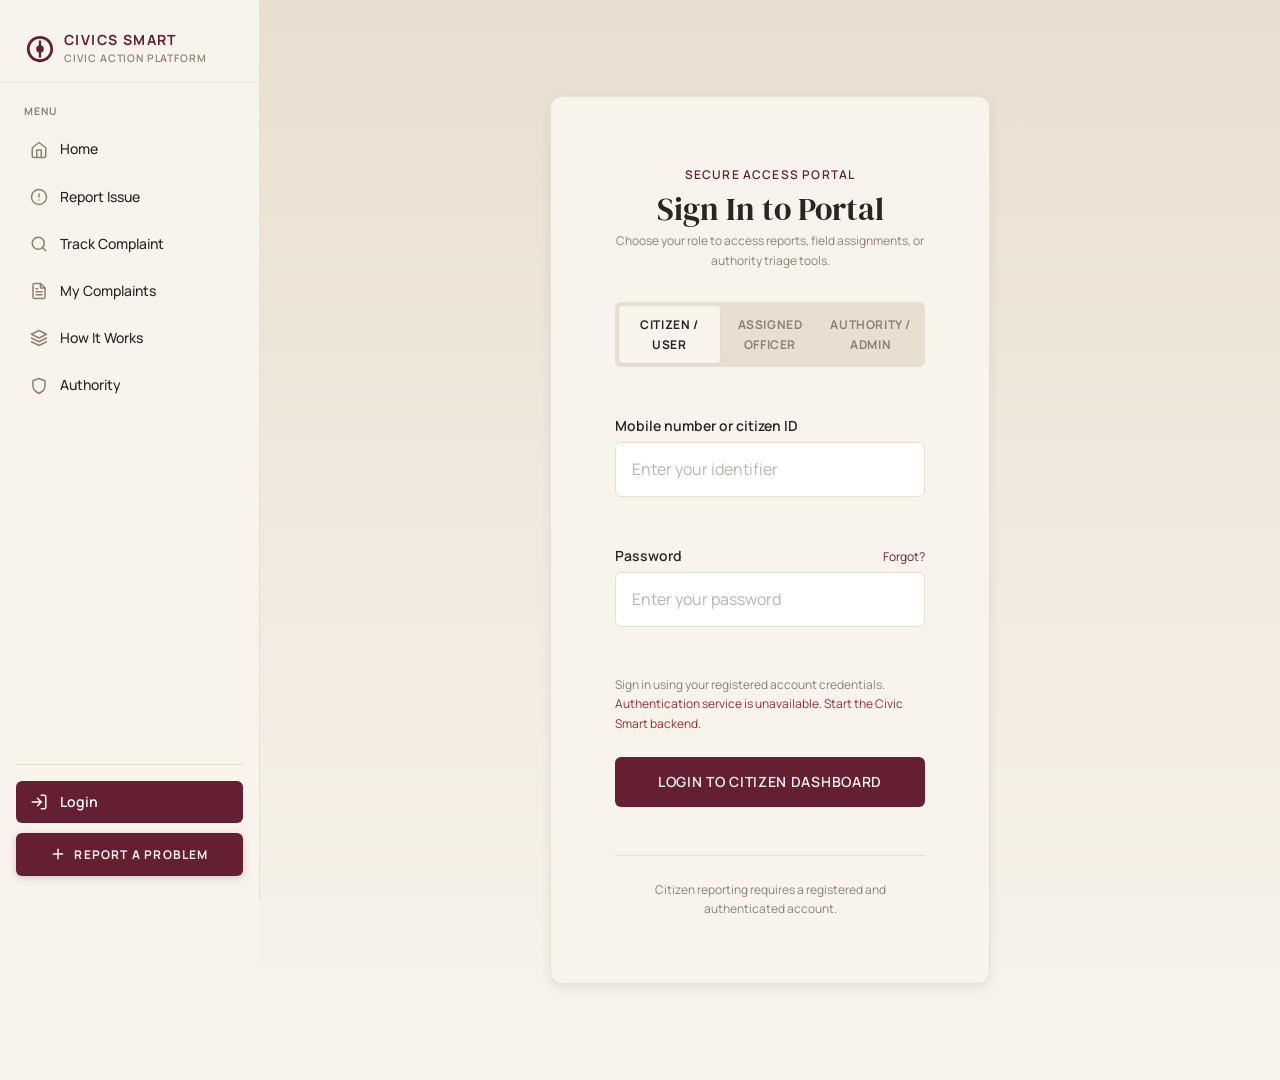
==== commit 6e794f21: "Add authenticated access and session protections" ====
--- a/login.html
+++ b/login.html
@@ -217,7 +217,7 @@
             <div class="login-card">
                 
                 <div style="text-align: center; margin-bottom: var(--space-xl);">
-                    <span class="section-label">Demo Access Portal</span>
+                    <span class="section-label">Secure Access Portal</span>
                     <h1 style="font-family: var(--font-heading); font-size: var(--text-3xl); margin-top: 4px;">Sign In to Portal</h1>
             <p style="font-size: var(--text-xs); color: var(--taupe); margin-top: 4px;">Choose your role to access reports, field assignments, or authority triage tools.</p>
                 </div>
@@ -244,7 +244,6 @@
                     <input type="password" id="passwordInput" class="form-input" placeholder="Enter your password" autocomplete="current-password">
                 </div>
 
-                <p class="form-hint" style="text-align: center; color: var(--burgundy);">Demo Mode — Authentication Not Enabled</p>
                 <p id="roleHelp" class="form-hint" aria-live="polite"></p>
                 <p id="loginError" class="login-error" role="alert" aria-live="assertive"></p>
 
@@ -254,7 +253,7 @@
             </form>
 
             <div style="margin-top: var(--space-2xl); text-align: center; font-size: var(--text-xs); color: var(--taupe); border-top: var(--border-thin); padding-top: var(--space-lg);">
-                <p>New citizen? <a href="report.html" style="color: var(--burgundy); font-weight: bold;">Report an issue directly</a> without an account.</p>
+                <p>Citizen reporting requires a registered and authenticated account.</p>
             </div>
 
     </div><!-- End .page-wrapper -->
